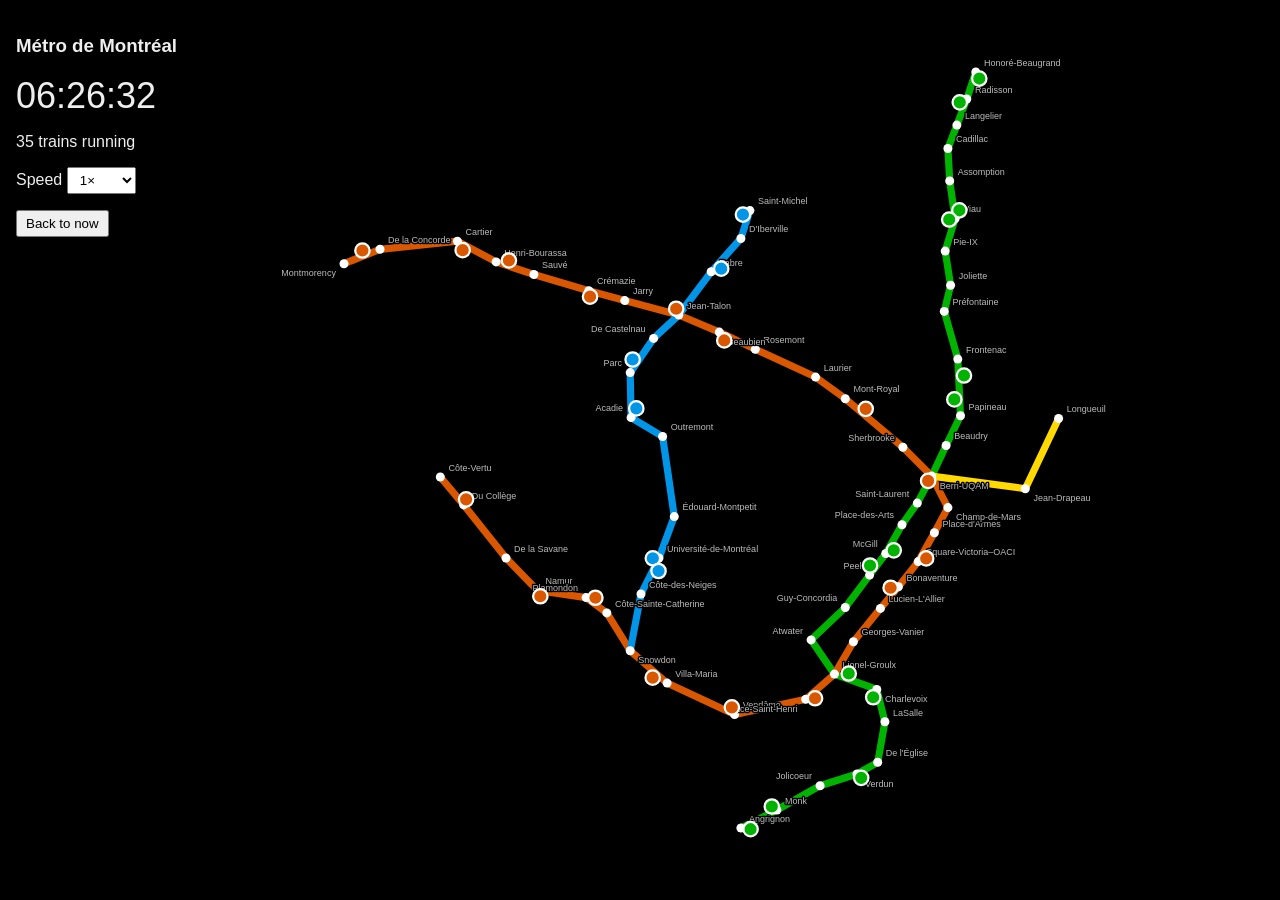
==== index.html @ 67856ea7 "Split map into modules" ====
<!DOCTYPE html>
<html lang="en">
<head>
<meta charset="utf-8">
<title>Métro de Montréal</title>
<link rel="stylesheet" href="css/style.css">
</head>
<body>
<div id="side">
  <h3>Métro de Montréal</h3>
  <div id="clock">--:--:--</div>
  <p id="count"></p>
  <label>Speed
    <select id="speed">
      <option value="1">1×</option>
      <option value="10">10×</option>
      <option value="60">60×</option>
      <option value="300">300×</option>
    </select>
  </label>
  <p><button id="now">Back to now</button></p>
</div>
<svg id="map" viewBox="0 0 1000 1000"></svg>
<script type="module" src="js/main.js"></script>
</body>
</html>
---- css/style.css ----
body {
  margin: 0;
  background: #000;
  color: #eee;
  font-family: sans-serif;
  display: flex;
}

#side { width: 240px; padding: 16px; flex-shrink: 0; }
#clock { font-size: 36px; font-variant-numeric: tabular-nums; margin: 8px 0; }
select, button { padding: 4px 8px; }

#map { height: 100vh; width: auto; }

#map text {
  paint-order: stroke;
  stroke: #000;
  stroke-width: 3px;
  stroke-linejoin: round;
}
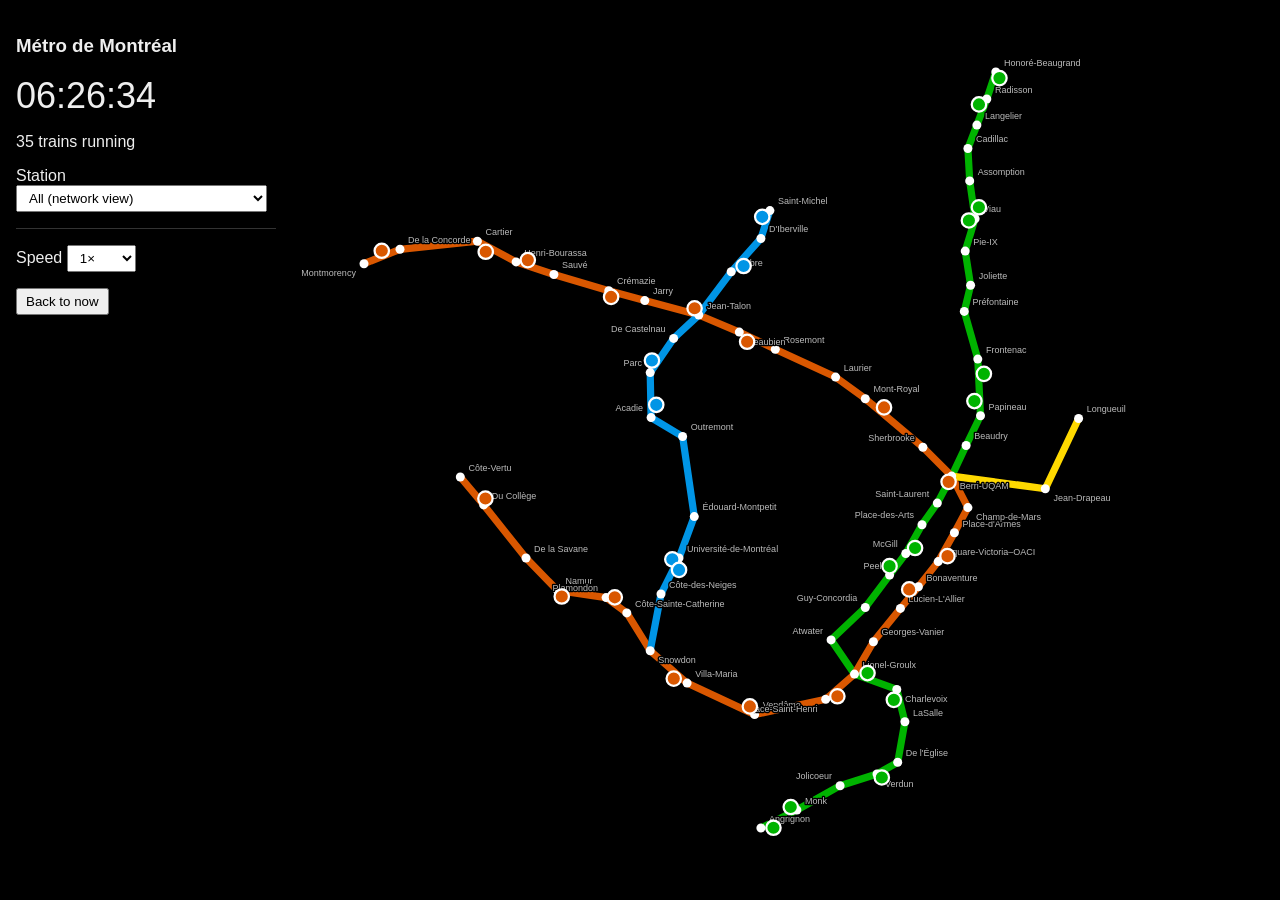
==== commit a2d2ffbe: "Add network model and station mode" ====
--- a/index.html
+++ b/index.html
@@ -10,6 +10,16 @@
   <h3>Métro de Montréal</h3>
   <div id="clock">--:--:--</div>
   <p id="count"></p>
+
+  <label>Station
+    <select id="station">
+      <option value="">All (network view)</option>
+    </select>
+  </label>
+
+  <div id="arrivals"></div>
+
+  <hr>
   <label>Speed
     <select id="speed">
       <option value="1">1×</option>
--- a/css/style.css
+++ b/css/style.css
@@ -6,9 +6,10 @@
   display: flex;
 }
 
-#side { width: 240px; padding: 16px; flex-shrink: 0; }
+#side { width: 260px; padding: 16px; flex-shrink: 0; }
 #clock { font-size: 36px; font-variant-numeric: tabular-nums; margin: 8px 0; }
 select, button { padding: 4px 8px; }
+hr { border: none; border-top: 1px solid #333; margin: 16px 0; }
 
 #map { height: 100vh; width: auto; }
 
@@ -17,4 +18,18 @@
   stroke: #000;
   stroke-width: 3px;
   stroke-linejoin: round;
-}+}
+
+/* Dim everything not related to the selected station */
+.dim { opacity: 0.18; }
+
+/* Arrivals panel */
+#arrivals { margin-top: 12px; }
+.dest {
+  border-left: 4px solid;
+  padding: 2px 0 2px 8px;
+  margin-bottom: 10px;
+}
+.dest .where { font-size: 12px; color: #aaa; }
+.dest .waits { font-size: 20px; font-variant-numeric: tabular-nums; }
+.dest .gap { font-size: 11px; color: #777; }
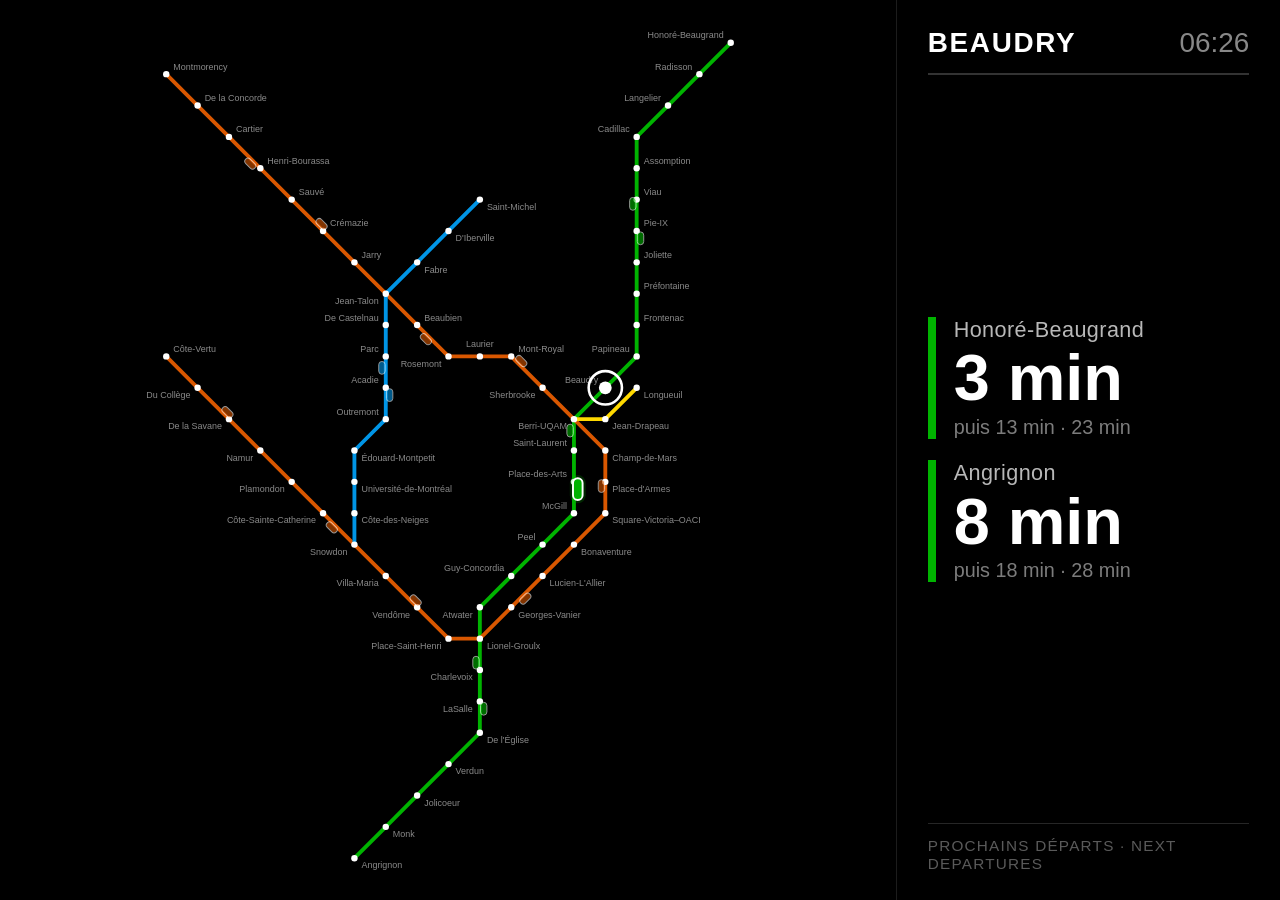
==== commit 1c017df2: "Make the station display the default page" ====
--- a/index.html
+++ b/index.html
@@ -1,36 +1,28 @@
 <!DOCTYPE html>
-<html lang="en">
+<html lang="fr">
 <head>
 <meta charset="utf-8">
-<title>Métro de Montréal</title>
-<link rel="stylesheet" href="css/style.css">
+<title>Métro de Montréal — affichage</title>
+<link rel="stylesheet" href="css/display.css">
 </head>
 <body>
-<div id="side">
-  <h3>Métro de Montréal</h3>
-  <div id="clock">--:--:--</div>
-  <p id="count"></p>
+<div id="screen">
+  <section id="mapside">
+    <svg id="map" viewBox="0 0 1000 1000" preserveAspectRatio="xMidYMid meet"></svg>
+  </section>
 
-  <label>Station
-    <select id="station">
-      <option value="">All (network view)</option>
-    </select>
-  </label>
-
-  <div id="arrivals"></div>
-
-  <hr>
-  <label>Speed
-    <select id="speed">
-      <option value="1">1×</option>
-      <option value="10">10×</option>
-      <option value="60">60×</option>
-      <option value="300">300×</option>
-    </select>
-  </label>
-  <p><button id="now">Back to now</button></p>
+  <aside id="panel">
+    <header>
+      <div id="station-name">…</div>
+      <div id="clock">--:--</div>
+    </header>
+    <div id="arrivals"></div>
+    <div id="alerts"></div>
+    <footer>
+      Prochains départs · Next departures
+    </footer>
+  </aside>
 </div>
-<svg id="map" viewBox="0 0 1000 1000"></svg>
-<script type="module" src="js/main.js"></script>
+<script type="module" src="js/display.js"></script>
 </body>
 </html>
--- a/css/display.css
+++ b/css/display.css
@@ -0,0 +1,181 @@
+* { box-sizing: border-box; }
+
+html, body {
+  margin: 0;
+  height: 100%;
+  background: #000;
+  color: #fff;
+  font-family: "Segoe UI", Helvetica, Arial, sans-serif;
+  overflow: hidden;
+}
+
+#screen {
+  display: flex;
+  height: 100vh;
+}
+
+#mapside {
+  flex: 1;
+  min-width: 0;
+  display: flex;
+  align-items: center;
+  justify-content: center;
+  padding: 1.5vh;
+}
+
+#map { width: 100%; height: 100%; }
+
+#map text {
+  paint-order: stroke;
+  stroke: #000;
+  stroke-width: 4px;
+  stroke-linejoin: round;
+  font-size: 14px !important;
+  fill: #8a8a8a !important;
+}
+
+.you-are-here {
+  animation: pulse 2.5s ease-in-out infinite;
+}
+
+@keyframes pulse {
+  0%, 100% { r: 26; opacity: 1; }
+  50%      { r: 34; opacity: 0.4; }
+}
+
+#panel {
+  width: 30vw;
+  min-width: 340px;
+  padding: 3vh 2.4vw;
+  display: flex;
+  flex-direction: column;
+  border-left: 1px solid #1c1c1c;
+}
+
+#panel header {
+  display: flex;
+  justify-content: space-between;
+  align-items: baseline;
+  border-bottom: 2px solid #333;
+  padding-bottom: 1.6vh;
+}
+
+#station-name {
+  font-size: 3.1vh;
+  font-weight: 700;
+  letter-spacing: 0.06em;
+}
+
+#clock {
+  font-size: 3.1vh;
+  font-variant-numeric: tabular-nums;
+  color: #888;
+}
+
+#arrivals {
+  flex: 1;
+  display: flex;
+  flex-direction: column;
+  justify-content: center;
+  gap: 2.4vh;
+}
+
+.dir {
+  border-left: 0.9vh solid var(--line);
+  padding-left: 1.4vw;
+}
+
+.dest {
+  font-size: 2.4vh;
+  color: #b8b8b8;
+  letter-spacing: 0.02em;
+  margin-bottom: 0.4vh;
+}
+
+.first {
+  font-size: 7.2vh;
+  font-weight: 700;
+  line-height: 1;
+  font-variant-numeric: tabular-nums;
+}
+
+.first.boarding {
+  color: var(--line);
+  animation: blink 1.4s steps(2, start) infinite;
+}
+
+@keyframes blink { 50% { opacity: 0.35; } }
+
+.rest {
+  font-size: 2.2vh;
+  color: #7c7c7c;
+  margin-top: 0.5vh;
+  font-variant-numeric: tabular-nums;
+}
+
+.closed {
+  font-size: 4vh;
+  color: #777;
+  text-align: center;
+}
+.closed span {
+  display: block;
+  font-size: 2.2vh;
+  color: #555;
+  margin-top: 1vh;
+}
+
+#panel footer {
+  border-top: 1px solid #262626;
+  padding-top: 1.4vh;
+  font-size: 1.7vh;
+  color: #5a5a5a;
+  letter-spacing: 0.08em;
+  text-transform: uppercase;
+}
+
+.imminent {
+  animation: halo 1.1s ease-in-out infinite;
+}
+
+@keyframes halo {
+  0%, 100% { opacity: 0.18; }
+  50%      { opacity: 0.55; }
+}
+
+.line-disrupted {
+  opacity: 0.3;
+  stroke-dasharray: 14 10;
+}
+
+#alerts {
+  border-top: 1px solid #262626;
+  margin-top: 1.6vh;
+  padding-top: 1.6vh;
+}
+
+#alerts:empty {
+  border-top: none;
+  margin-top: 0;
+  padding-top: 0;
+}
+
+.alert {
+  border-left: 0.7vh solid #e8b400;
+  padding-left: 1.1vw;
+  margin-bottom: 1.4vh;
+  font-size: 1.9vh;
+  line-height: 1.4;
+  color: #cfcfcf;
+}
+
+.alert.severe { border-left-color: #e03b3b; }
+
+.alert .line-name {
+  display: block;
+  font-size: 1.6vh;
+  color: #8a8a8a;
+  text-transform: uppercase;
+  letter-spacing: 0.07em;
+  margin-bottom: 0.3vh;
+}
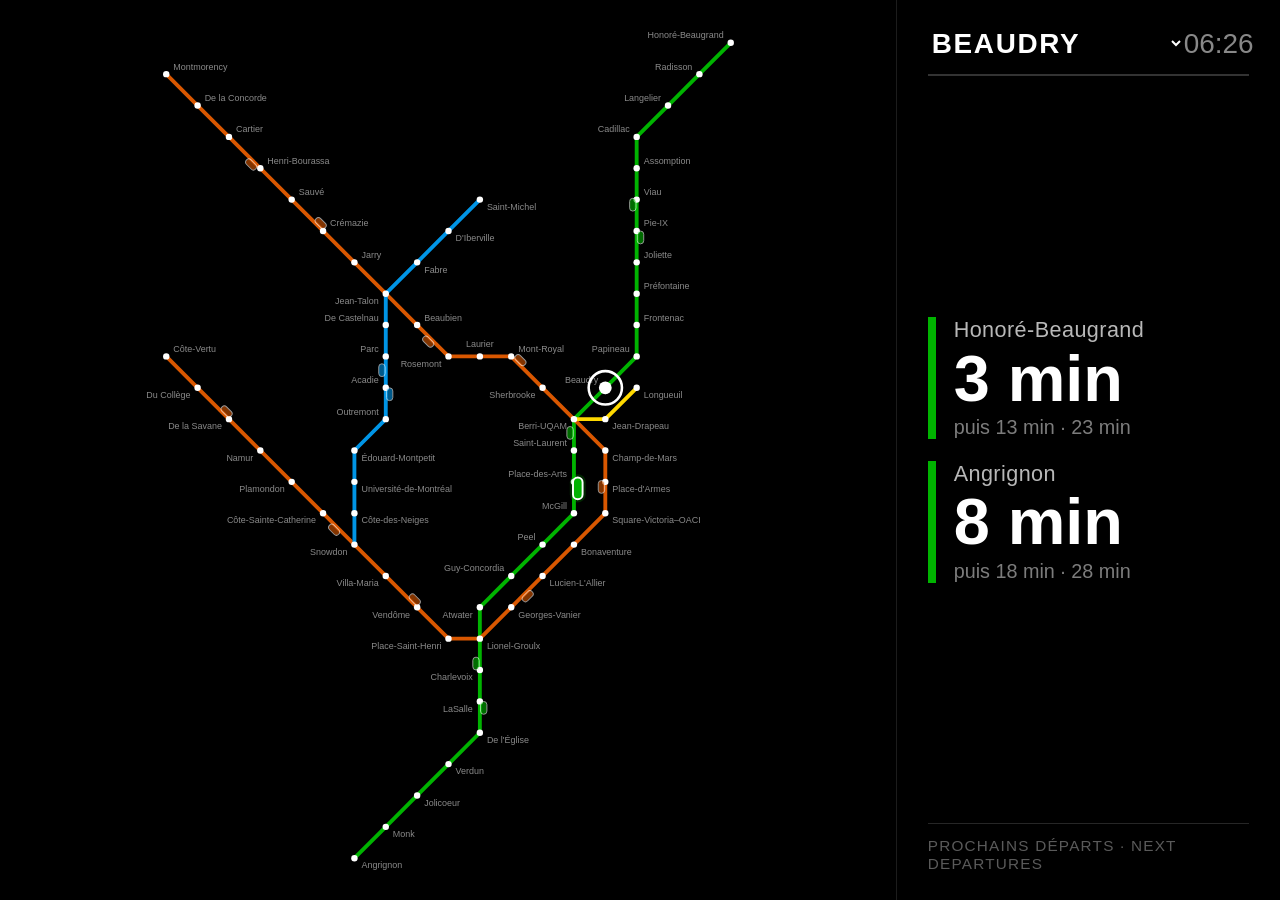
==== commit 7839f77e: "Single display page with station picker" ====
--- a/index.html
+++ b/index.html
@@ -2,7 +2,7 @@
 <html lang="fr">
 <head>
 <meta charset="utf-8">
-<title>Métro de Montréal — affichage</title>
+<title>Métro de Montréal</title>
 <link rel="stylesheet" href="css/display.css">
 </head>
 <body>
@@ -13,7 +13,7 @@
 
   <aside id="panel">
     <header>
-      <div id="station-name">…</div>
+      <select id="station-picker"></select>
       <div id="clock">--:--</div>
     </header>
     <div id="arrivals"></div>
--- a/css/display.css
+++ b/css/display.css
@@ -43,6 +43,15 @@
   50%      { r: 34; opacity: 0.4; }
 }
 
+.imminent {
+  animation: halo 1.1s ease-in-out infinite;
+}
+
+@keyframes halo {
+  0%, 100% { opacity: 0.18; }
+  50%      { opacity: 0.55; }
+}
+
 #panel {
   width: 30vw;
   min-width: 340px;
@@ -60,10 +69,27 @@
   padding-bottom: 1.6vh;
 }
 
-#station-name {
+#station-picker {
   font-size: 3.1vh;
   font-weight: 700;
   letter-spacing: 0.06em;
+  text-transform: uppercase;
+  background: transparent;
+  color: #fff;
+  border: none;
+  padding: 0;
+  font-family: inherit;
+  cursor: pointer;
+  max-width: 20vw;
+}
+
+#station-picker:focus { outline: none; }
+
+#station-picker option {
+  background: #111;
+  font-size: 16px;
+  letter-spacing: normal;
+  text-transform: none;
 }
 
 #clock {
@@ -118,6 +144,7 @@
   color: #777;
   text-align: center;
 }
+
 .closed span {
   display: block;
   font-size: 2.2vh;
@@ -132,15 +159,6 @@
   color: #5a5a5a;
   letter-spacing: 0.08em;
   text-transform: uppercase;
-}
-
-.imminent {
-  animation: halo 1.1s ease-in-out infinite;
-}
-
-@keyframes halo {
-  0%, 100% { opacity: 0.18; }
-  50%      { opacity: 0.55; }
 }
 
 .line-disrupted {
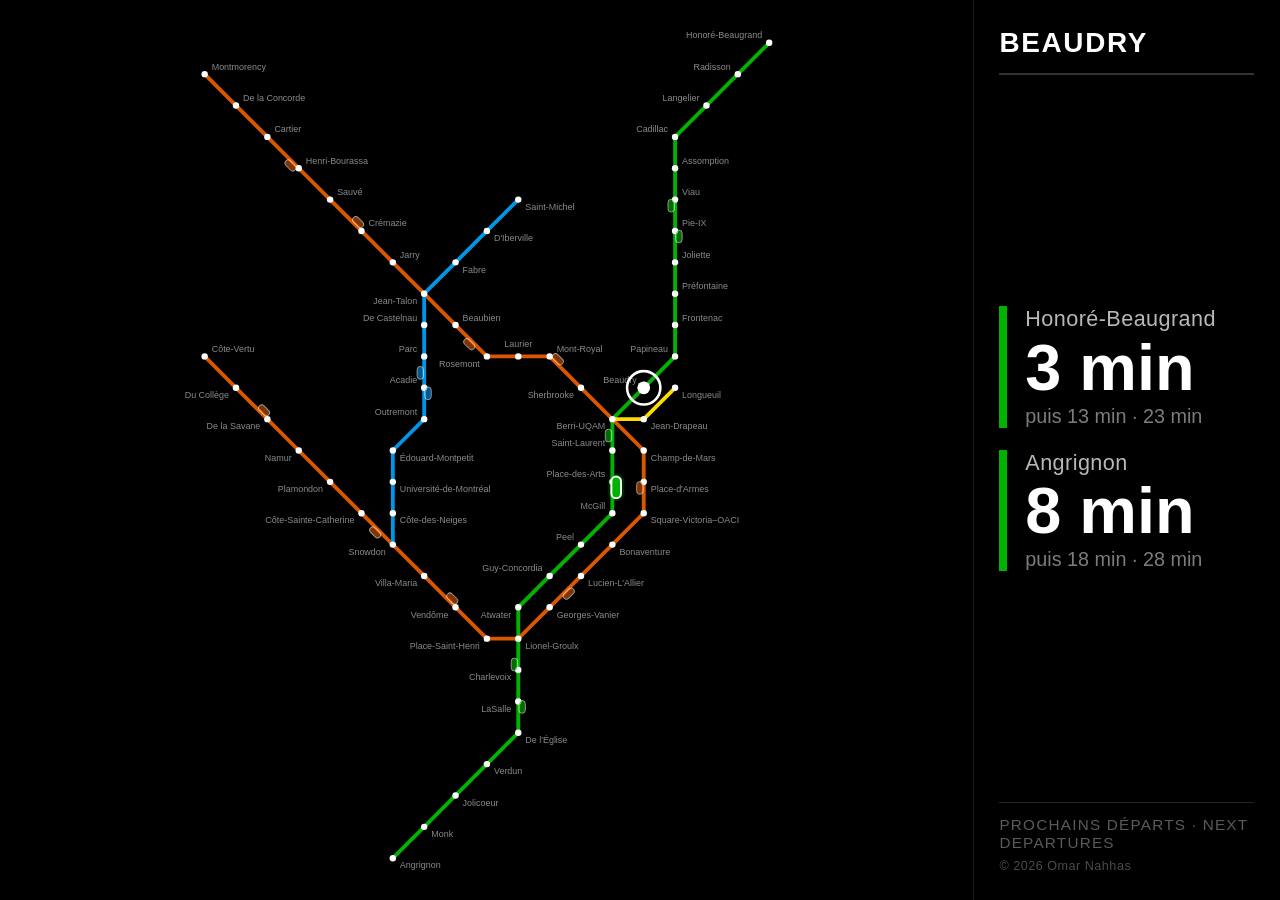
==== commit 3b605ccf: "Add README and copyright footer Document what the board does, how to run it, and what each file is r" ====
--- a/index.html
+++ b/index.html
@@ -20,9 +20,11 @@
     <div id="alerts"></div>
     <footer>
       Prochains départs · Next departures
+      <div class="copyright">© <span id="year"></span> Omar Nahhas</div>
     </footer>
   </aside>
 </div>
+<script>document.getElementById("year").textContent = new Date().getFullYear();</script>
 <script type="module" src="js/display.js"></script>
 </body>
 </html>
--- a/css/display.css
+++ b/css/display.css
@@ -53,9 +53,9 @@
 }
 
 #panel {
-  width: 30vw;
-  min-width: 340px;
-  padding: 3vh 2.4vw;
+  width: 24vw;
+  min-width: 300px;
+  padding: 3vh 2vw;
   display: flex;
   flex-direction: column;
   border-left: 1px solid #1c1c1c;
@@ -70,27 +70,31 @@
 }
 
 #station-picker {
+  appearance: none;
+  background: transparent;
+  color: #fff;
+  border: none;
+  font-family: inherit;
   font-size: 3.1vh;
   font-weight: 700;
   letter-spacing: 0.06em;
   text-transform: uppercase;
-  background: transparent;
-  color: #fff;
-  border: none;
-  padding: 0;
-  font-family: inherit;
   cursor: pointer;
-  max-width: 20vw;
 }
 
 #station-picker:focus { outline: none; }
+
+#station-picker:hover { color: #ddd; }
 
 #station-picker option {
   background: #111;
+  color: #eee;
   font-size: 16px;
+  font-weight: 400;
   letter-spacing: normal;
   text-transform: none;
 }
+
 
 #clock {
   font-size: 3.1vh;
@@ -159,6 +163,14 @@
   color: #5a5a5a;
   letter-spacing: 0.08em;
   text-transform: uppercase;
+}
+
+#panel footer .copyright {
+  margin-top: 0.8vh;
+  font-size: 1.4vh;
+  color: #4a4a4a;
+  letter-spacing: 0.04em;
+  text-transform: none;
 }
 
 .line-disrupted {
